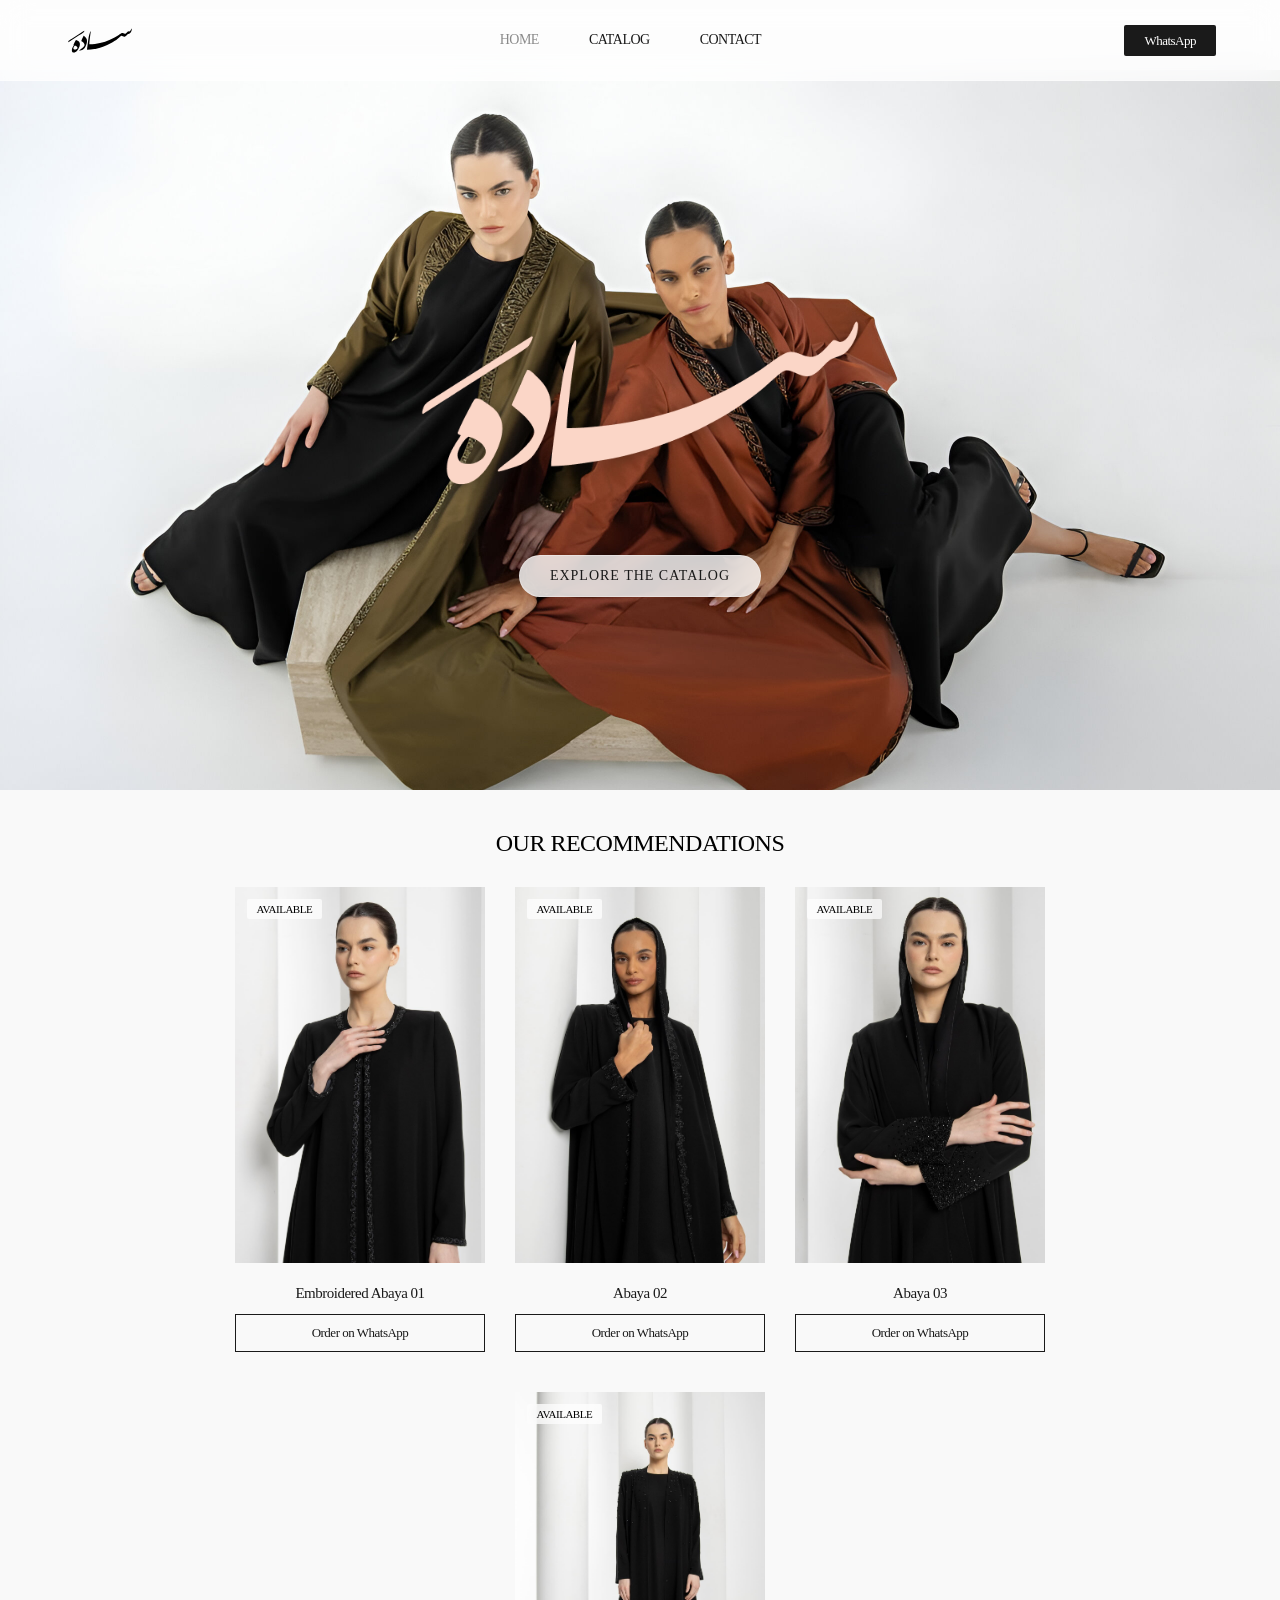
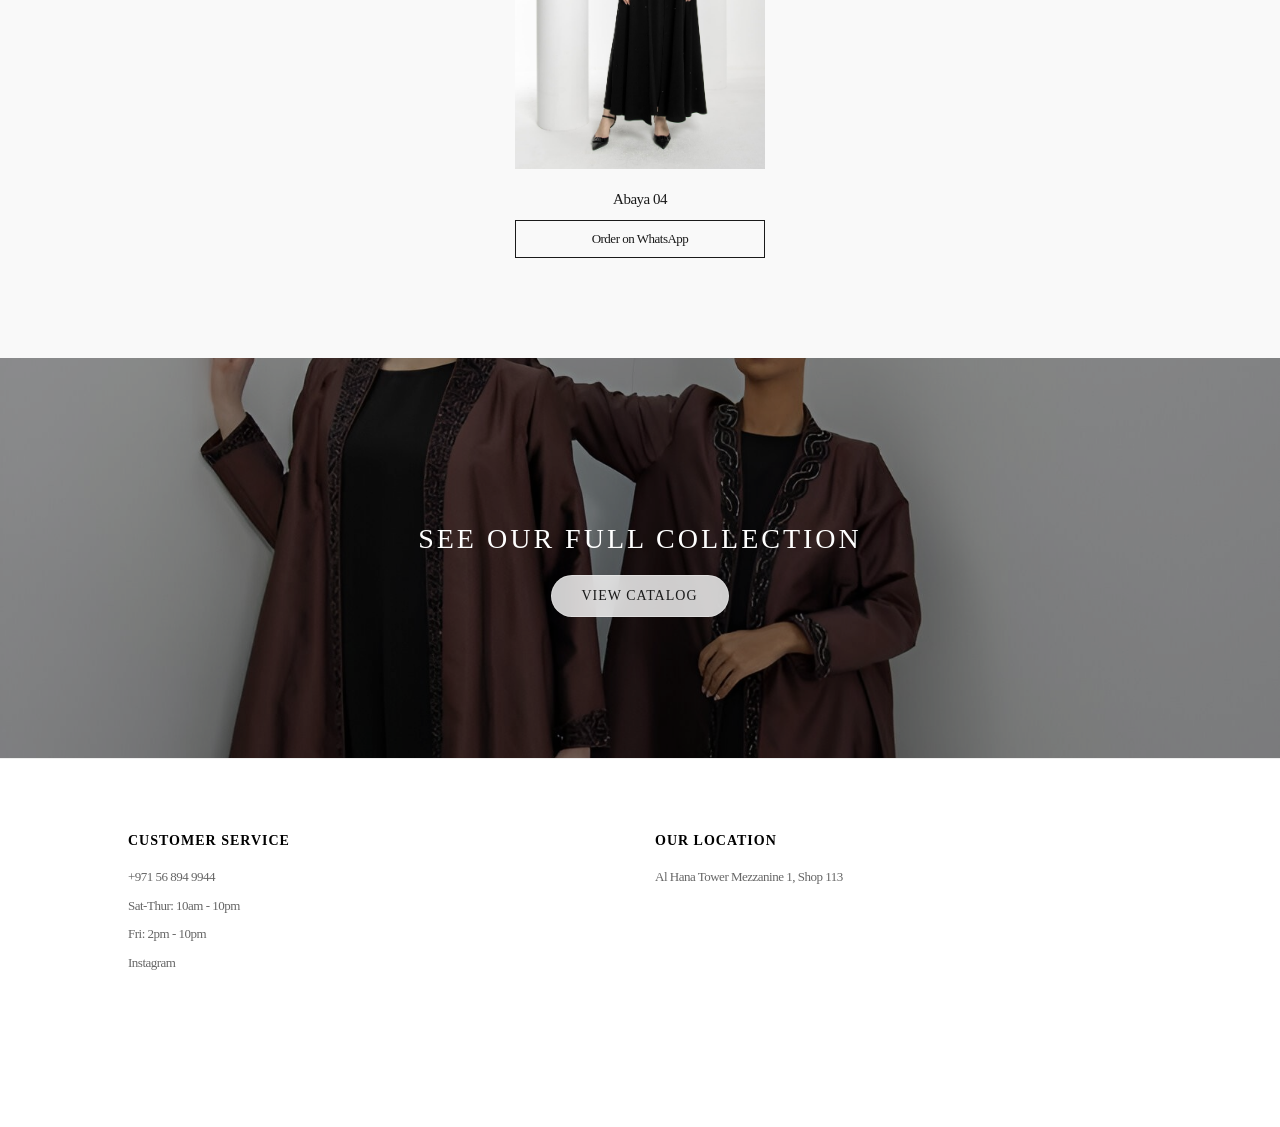
==== index.html @ eb3a950a "Add files via upload" ====
<!DOCTYPE html>
<html lang="en">

<head>
    <meta charset="UTF-8">
    <meta name="viewport" content="width=device-width, initial-scale=1.0">
    <link rel="stylesheet" href="style.css">
    <link rel="stylesheet" href="navbar.css">
    <link rel="stylesheet" href="footer.css">
    <title>The Elegance Capsule - Full Collection</title>
</head>

<body>
    <script>
        document.addEventListener("DOMContentLoaded", () => {
            const hero = document.querySelector('.hero-banner'); // Corrected class name
            if (!sessionStorage.getItem('introPlayed')) {
                hero.classList.add('entrance-anim');
                sessionStorage.setItem('introPlayed', 'true');
            } else {
                hero.style.opacity = "1";
                hero.style.transform = "none";
            }
        });
    </script>
    <nav class="navbar">
        <div class="nav-logo">
            <img src="assets/logo.svg" alt="Zanerobe Logo">
        </div>
        <div class="nav-links">
            <a href="index.html" class="active">Home</a>
            <a href="catalog.html">Catalog</a>
            <a href="contact.html">Contact</a>
        </div>
        <div class="nav-right">
            <a href="https://wa.me/971545999978?text=Hello%20Sada%20Abaya,%20I'm%20here%20to%20inquire%20about%20"
                target="_blank" class="nav-whatsapp">WhatsApp</a>
        </div>
    </nav>
    <div class="hero-banner hidden-on-load">
        <img src="assets/banner.jpg" class="banner-bg" alt="Collection Background">

        <div class="banner-overlay">
            <img src="assets/banneroverlay.png" class="overlay-img" alt="The Elegance Capsule">

            <a href="#catalog" class="explore-btn">EXPLORE THE CATALOG</a>
        </div>
    </div>
    <div class="product-section">
        <div class="section-title">OUR RECOMMENDATIONS</div>
        <div id="home-product-grid" class="product-grid"></div>
    </div>

    <script>
        const grid = document.getElementById('home-product-grid');
        const waLink = "https://wa.me/971545999978?text=Hello%20Sada%20Abaya,%20I'm%20here%20to%20inquire%20about%20";

        for (let i = 1; i <= 4; i++) {
            const name = i === 1 ? "Embroidered Abaya 01" : `Abaya ${i.toString().padStart(2, '0')}`;
            grid.innerHTML += `
            <div class="product-card">
                <div class="image-box">
                    <img src="assets/Abaya${i}.jpg" alt="${name}">
                    <div class="tag">AVAILABLE</div>
                </div>
                <div class="product-info">
                    <div class="product-name">${name}</div>
                    <a href="${waLink}" target="_blank" class="order-btn">Order on WhatsApp</a>
                </div>
            </div>`;
        }
    </script>

    <div class="collection-cta">
        <div class="cta-content">
            <h2>SEE OUR FULL COLLECTION</h2>
            <a href="catalog.html" class="explore-btn">VIEW CATALOG</a>
        </div>
    </div>

    <footer class="site-footer" id="contact">
        <div class="footer-column">
            <h3>Customer Service</h3>
            <p>+971 56 894 9944</p>
            <p>Sat-Thur: 10am - 10pm</p>
            <p>Fri: 2pm - 10pm</p>
            <a href="https://www.instagram.com/sada.abayaa?igsh=MXdrN2E4YjViaGtuNQ==" target="_blank"
                class="social-link">Instagram</a>
        </div>
        <div class="footer-column">
            <h3>Our Location</h3>
            <p>Al Hana Tower Mezzanine 1, Shop 113</p>
            <iframe class="map-container"
                src="https://www.google.com/maps/embed?pb=!1m18!1m12!1m3!1d3608.232537243916!2d55.2862!3d25.2458!2m3!1f0!2f0!3f0!3m2!1i1024!2i768!4f13.1!3m3!1m2!1s0x3e5f432579069d35%3A0x647617c06b2e352!2sAl%20Hana%20Center!5e0!3m2!1sen!2sae!4v1700000000000"
                allowfullscreen="" loading="lazy"></iframe>
        </div>
    </footer>
</body>

</html>
---- style.css ----
body {
    margin: 0;
    font-family: "Times New Roman", serif;
    background-color: #f9f9f9;
    letter-spacing: -0.5px;
}

/* Banner Section */
.hero-banner {
    position: relative;
    width: 100%;
    height: 80vh;
    overflow: hidden;
    display: flex;
    justify-content: center;
    align-items: center;
}

.banner-bg {
    position: absolute;
    width: 100%;
    height: 100%;
    object-fit: cover;
    z-index: 1;
}

.banner-overlay {
    position: relative;
    z-index: 2;
    display: flex;
    flex-direction: column;
    align-items: center;
    gap: 20px;
}

.overlay-img {
    max-width: 80%;
    height: auto;
    filter: drop-shadow(0 2px 10px rgba(0,0,0,0.3));
    animation: fadeIn 1.5s ease-out forwards, float 4s ease-in-out infinite alternate;
}

/* Product Section */
.product-section {
    padding: 40px 10%;
    display: flex;
    flex-direction: column;
    align-items: center;
}

.section-title {
    font-size: 24px;
    font-weight: 500;
    margin-bottom: 30px;
    text-transform: uppercase;
}

.product-grid {
    display: flex;
    flex-wrap: wrap;
    gap: 30px;
    justify-content: center;
    width: 100%;
}

.product-card {
    width: calc(25% - 30px);
    min-width: 250px;
    transition: transform 0.4s ease-in-out;
    cursor: pointer;
}

.product-card:hover {
    transform: scale(1.03);
}

.image-box {
    position: relative;
    background-color: #e8e8e8;
    margin-bottom: 12px;
    overflow: hidden;
}

.image-box img {
    width: 100%;
    aspect-ratio: 850 / 1280;
    object-fit: cover;
    display: block;
}

.tag {
    position: absolute;
    top: 12px;
    left: 12px;
    background: rgba(255, 255, 255, 0.7);
    backdrop-filter: blur(8px);
    padding: 4px 10px;
    font-size: 11px;
    border-radius: 2px;
}

.product-info {
    text-align: center;
    display: flex;
    flex-direction: column;
    gap: 12px;
    padding: 10px 0;
}

.product-name {
    font-size: 15px;
    color: #1a1a1a;
}

.order-btn {
    text-decoration: none;
    color: #1a1a1a;
    font-size: 13px;
    padding: 10px;
    border: 1px solid #1a1a1a;
    transition: all 0.4s ease-in-out;
}

.order-btn:hover {
    background: rgba(0, 0, 0, 0.05);
    backdrop-filter: blur(5px);
    letter-spacing: 0.5px;
}

/* Add this below your .overlay-img styles */
.explore-btn {
    padding: 12px 30px;
    background: rgba(255, 255, 255, 0.8);
    backdrop-filter: blur(10px);
    color: #1a1a1a;
    text-decoration: none;
    font-size: 14px;
    letter-spacing: 1px;
    border-radius: 50px;
    transition: all 0.4s ease;
    border: 1px solid rgba(255, 255, 255, 0.3);
    display: inline-block; /* Ensures padding and transform work correctly */
}

.explore-btn:hover {
    background: #fff;
    transform: scale(1.05);
    box-shadow: 0 5px 15px rgba(0,0,0,0.2);
}

/* Animations */
@keyframes fadeIn {
    0% { opacity: 0; transform: translateY(20px); }
    100% { opacity: 1; transform: translateY(0); }
}

@keyframes float {
    0% { transform: translateY(0px); }
    100% { transform: translateY(-15px); }
}

.collection-cta {
    position: relative;
    width: 100%;
    height: 400px;
    background: url('assets/banner2.jpg') center/cover no-repeat;
    display: flex;
    justify-content: center;
    align-items: center;
    margin-top: 50px;
}

.collection-cta::before {
    content: '';
    position: absolute;
    top: 0; left: 0; width: 100%; height: 100%;
    background: rgba(0, 0, 0, 0.4);
}

.cta-content {
    position: relative;
    z-index: 2;
    text-align: center;
    color: #fff;
}

.cta-content h2 {
    font-size: 28px;
    letter-spacing: 3px;
    margin-bottom: 20px;
    font-weight: 400;
}

/* Initial state: hidden */
.hidden-on-load { opacity: 0; transform: translateY(20px); }

/* Animation state */
.entrance-anim {
    animation: fadeInUp 1.2s ease forwards;
}

@keyframes fadeInUp {
    to { opacity: 1; transform: translateY(0); }
}

/* Responsive */
@media screen and (max-width: 1024px) {
    .product-card { width: calc(33.33% - 30px); }
}

@media screen and (max-width: 720px) {
    .product-card { width: calc(50% - 30px); }
}
---- navbar.css ----
.navbar {
    position: fixed;
    top: 0;
    width: 100%;
    display: flex;
    justify-content: space-between;
    align-items: center;
    padding: 20px 5%;
    background: rgba(255, 255, 255, 0.7);
    backdrop-filter: blur(15px);
    z-index: 1000;
    box-sizing: border-box;
    border-bottom: 1px solid rgba(255, 255, 255, 0.3);
}

.nav-logo img {
    height: 40px;
    width: auto;
    display: block;
    transition: transform 0.4s ease;
}

.nav-logo img:hover {
    transform: scale(1.05);
}

.nav-links {
    display: flex;
    gap: 50px;
}

.nav-links a {
    text-decoration: none;
    color: #1a1a1a;
    font-size: 14px;
    text-transform: uppercase;
    transition: 0.4s;
}

.nav-links a:hover, .nav-links a.active {
    opacity: 0.5;
}

.nav-whatsapp {
    text-decoration: none;
    color: #fff;
    background: #1a1a1a;
    padding: 8px 20px;
    font-size: 13px;
    border-radius: 2px;
    transition: 0.4s;
}

.nav-whatsapp:hover {
    background: #444;
}

/* Add padding to body so content doesn't hide behind nav */
body { padding-top: 70px; }
---- footer.css ----
.site-footer {
    padding: 60px 10%;
    background: #fff;
    border-top: 1px solid #eee;
    display: flex;
    justify-content: space-between;
    flex-wrap: wrap;
    gap: 30px;
}

.footer-column {
    flex: 1;
    min-width: 200px;
}

.footer-column h3 {
    font-size: 14px;
    text-transform: uppercase;
    margin-bottom: 20px;
    letter-spacing: 1px;
}

.footer-column p, .social-link {
    font-size: 13px;
    color: #666;
    line-height: 1.2;
    text-decoration: none;
    display: block;
}

.map-container {
    width: 100%;
    height: 150px;
    margin-top: 15px;
    border: 0;
}
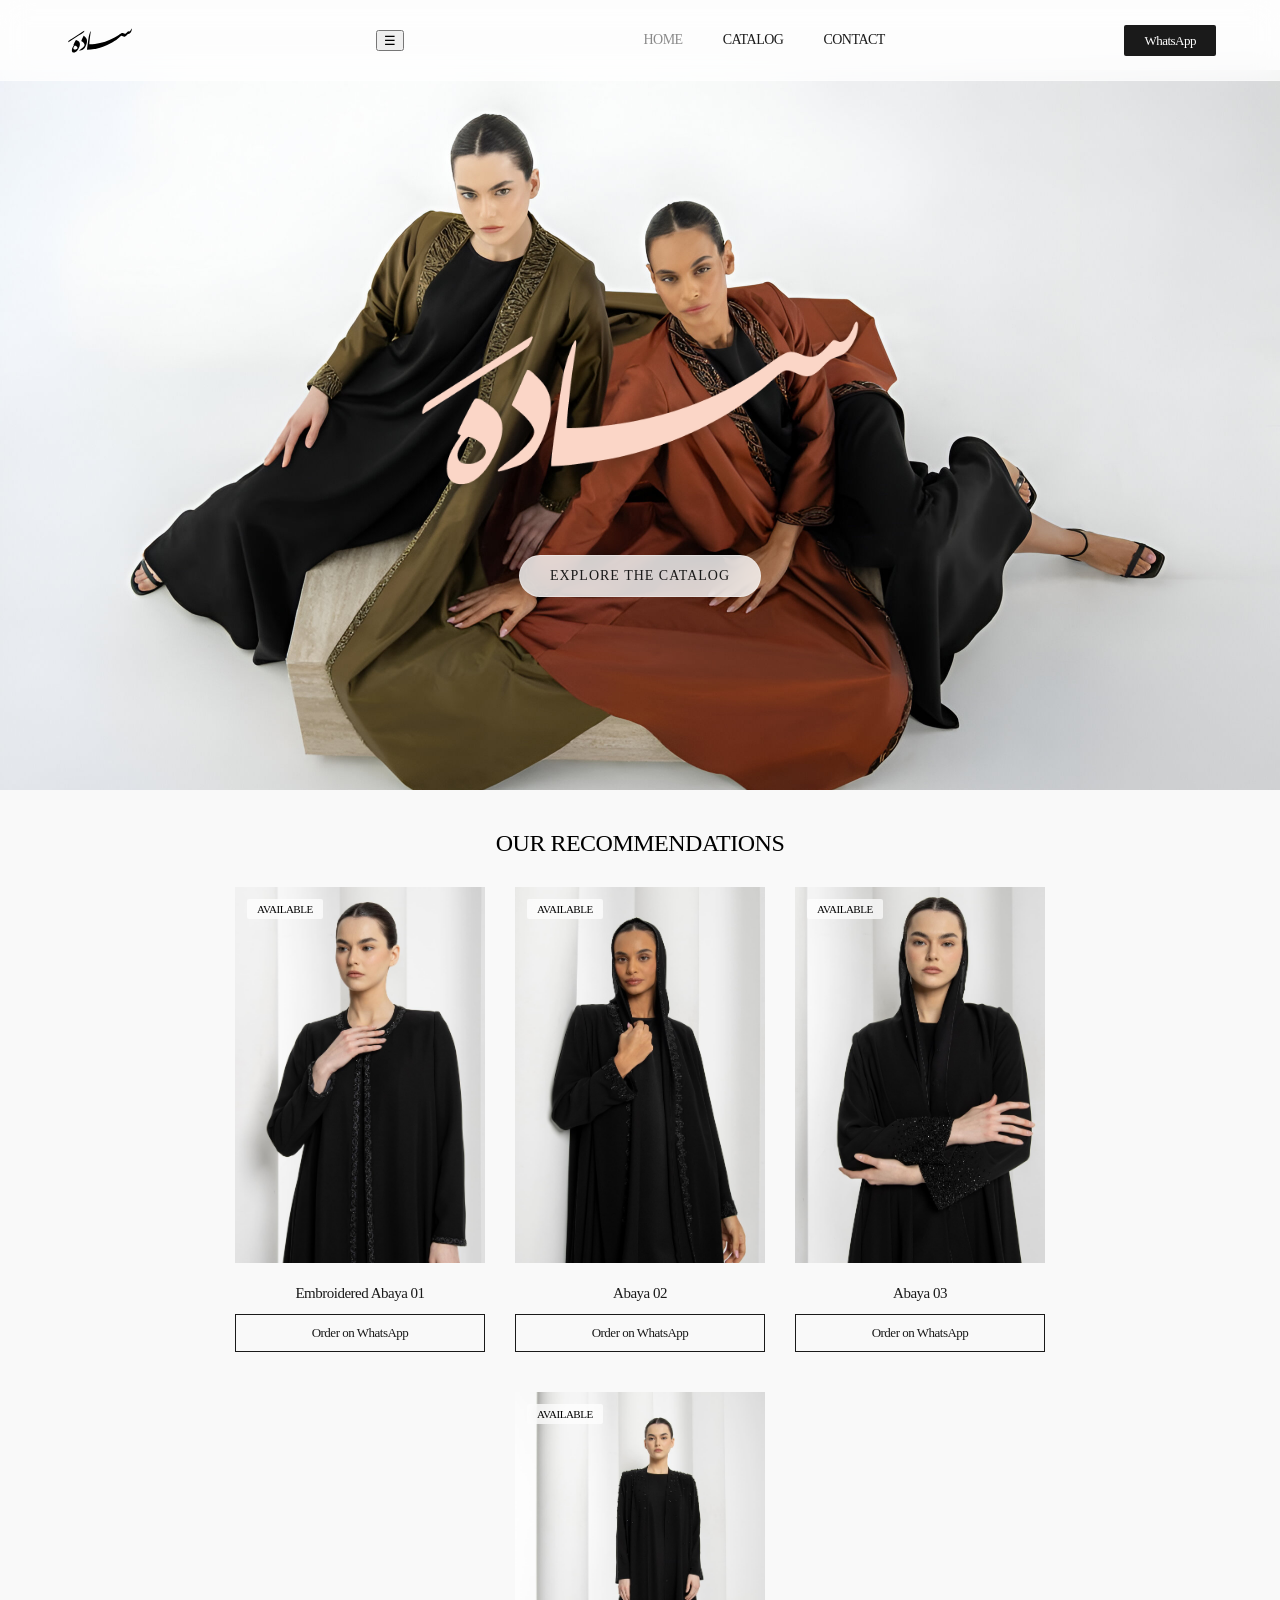
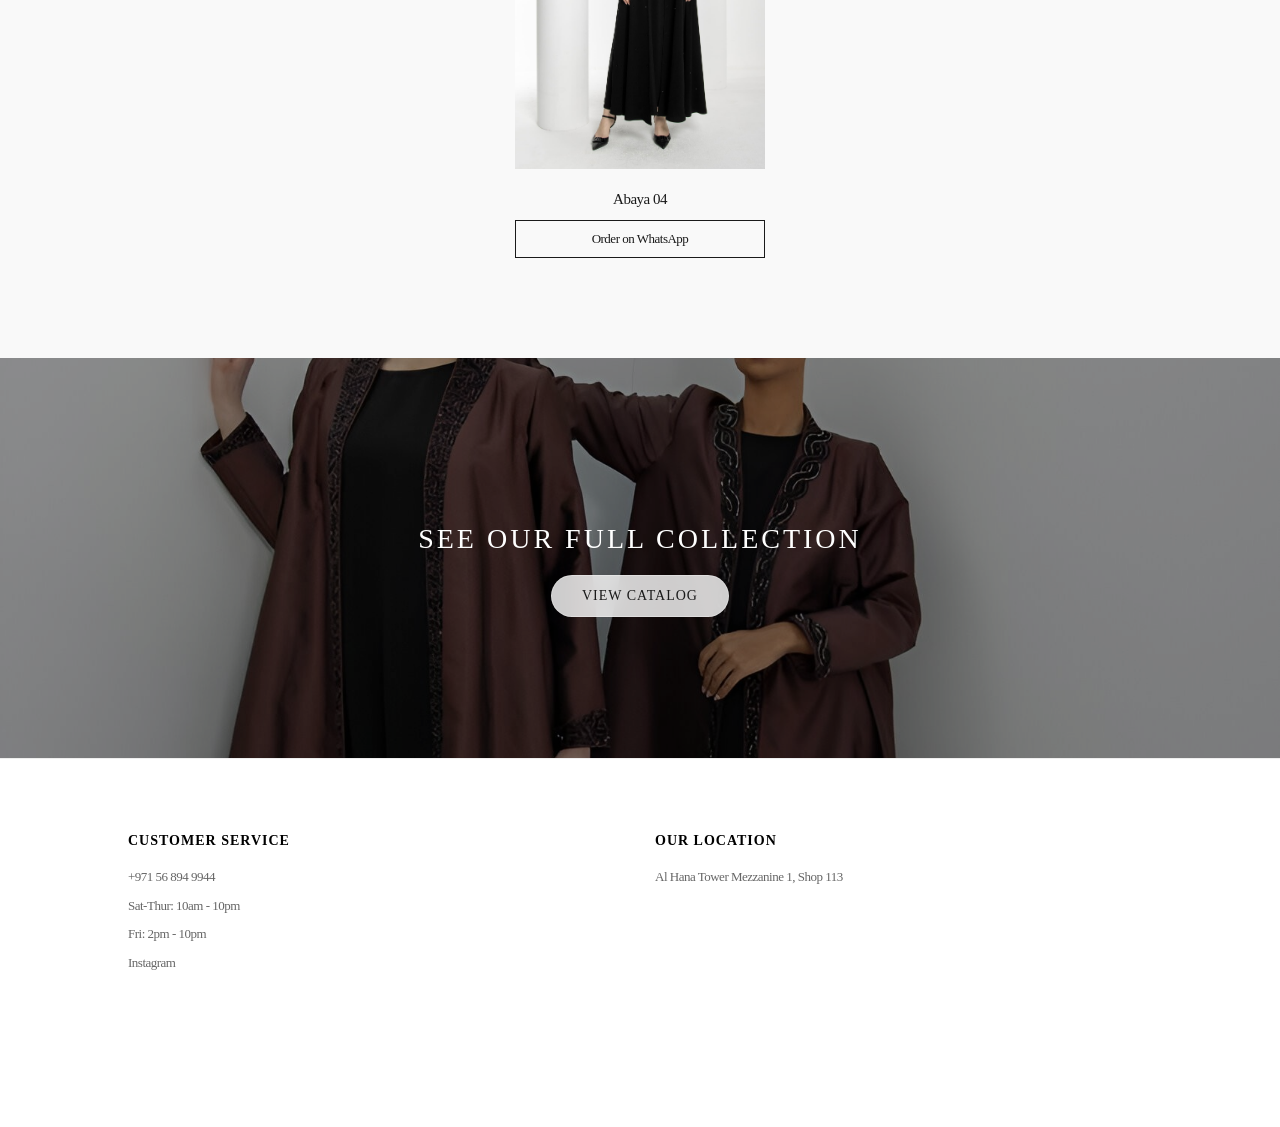
==== commit f36ad1b2: "Update index.html" ====
--- a/index.html
+++ b/index.html
@@ -27,6 +27,9 @@
         <div class="nav-logo">
             <img src="assets/logo.svg" alt="Zanerobe Logo">
         </div>
+            <button class="menu-toggle" onclick="document.querySelector('.nav-links').classList.toggle('active')">
+                ☰
+            </button>
         <div class="nav-links">
             <a href="index.html" class="active">Home</a>
             <a href="catalog.html">Catalog</a>
@@ -97,4 +100,5 @@
     </footer>
 </body>
 
-</html>+
+</html>
--- a/navbar.css
+++ b/navbar.css
@@ -26,7 +26,7 @@
 
 .nav-links {
     display: flex;
-    gap: 50px;
+    gap: 40px;
 }
 
 .nav-links a {
@@ -55,5 +55,29 @@
     background: #444;
 }
 
-/* Add padding to body so content doesn't hide behind nav */
-body { padding-top: 70px; }+body { padding-top: 70px; }
+
+@media (max-width: 768px) {
+    .nav-links {
+        display: none; /* Hide links by default on mobile */
+        flex-direction: column;
+        position: absolute;
+        top: 70px;
+        left: 0;
+        width: 100%;
+        background: rgba(255, 255, 255, 0.95);
+        padding: 20px 0;
+        text-align: center;
+        gap: 20px;
+        box-shadow: 0 10px 10px rgba(0,0,0,0.05);
+    }
+
+    .nav-links.active {
+        display: flex; /* Show menu when toggled */
+    }
+
+    .nav-whatsapp {
+        padding: 6px 12px;
+        font-size: 11px;
+    }
+}
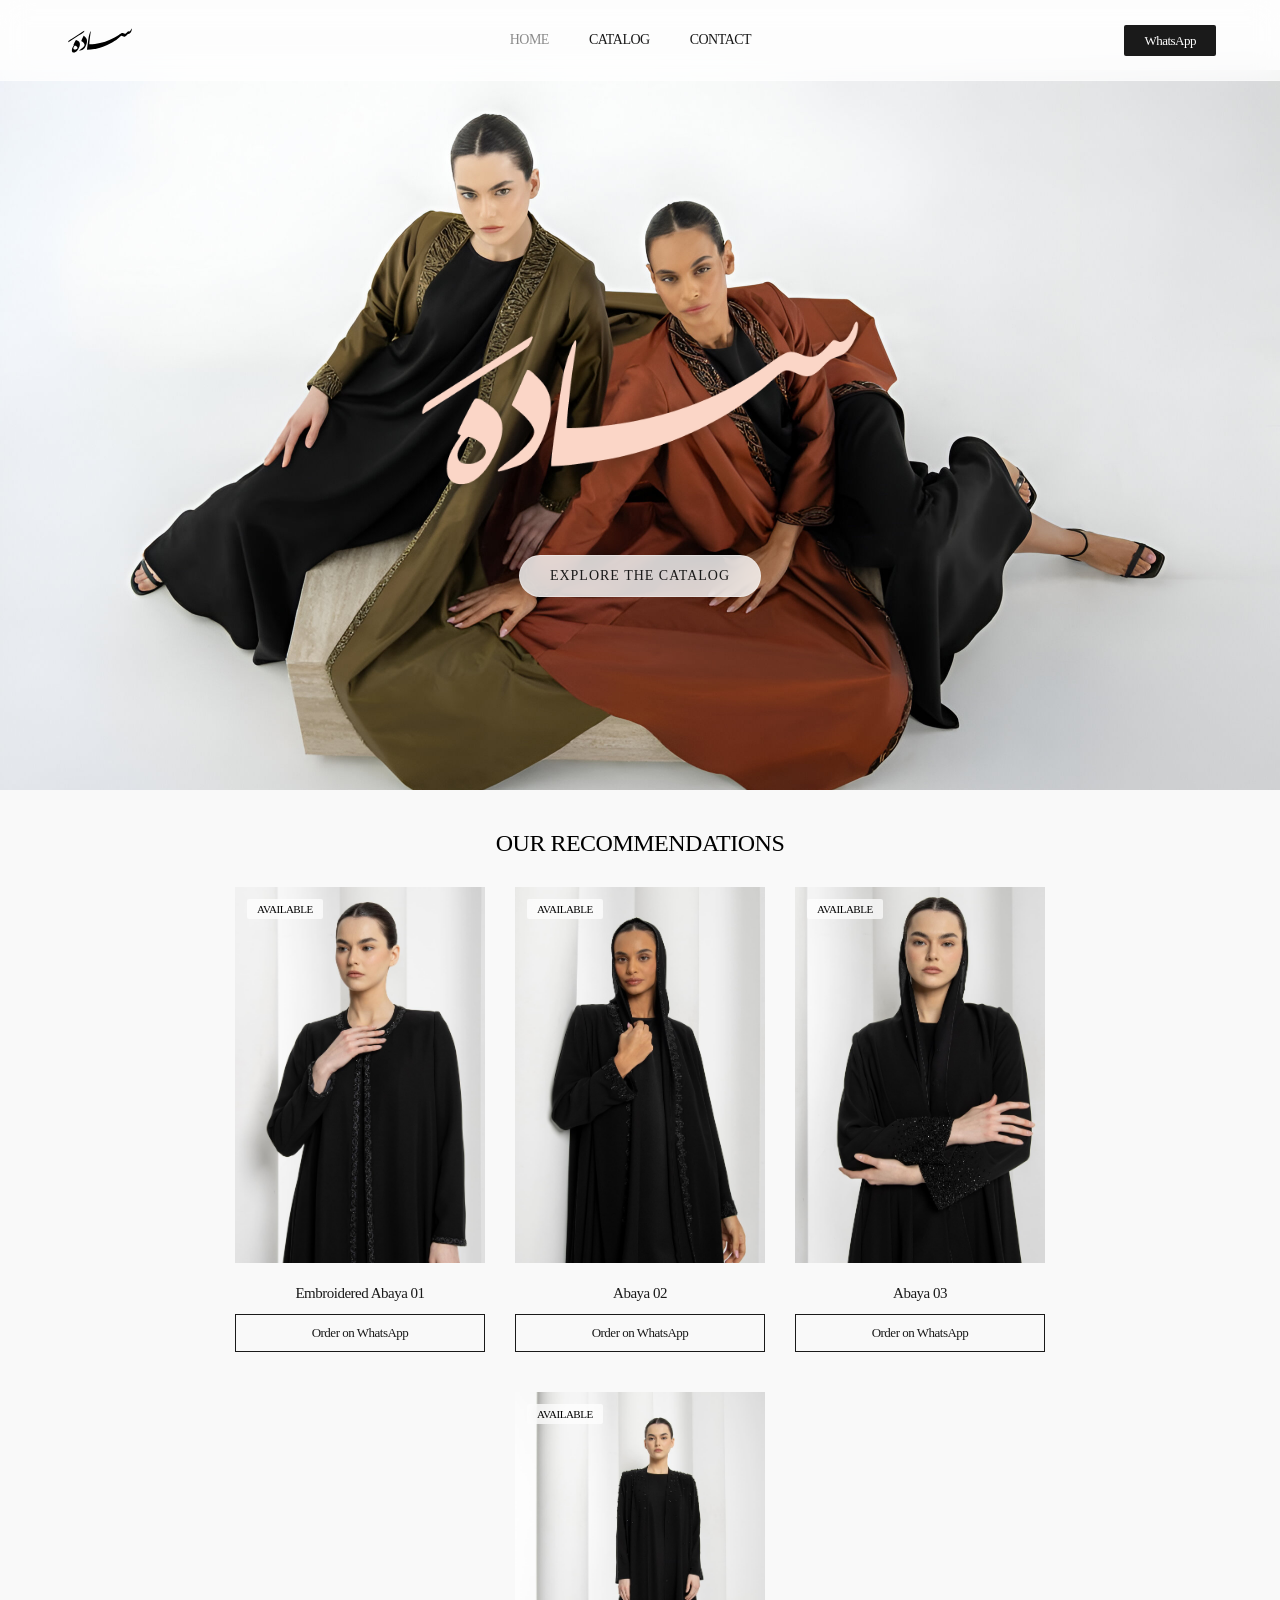
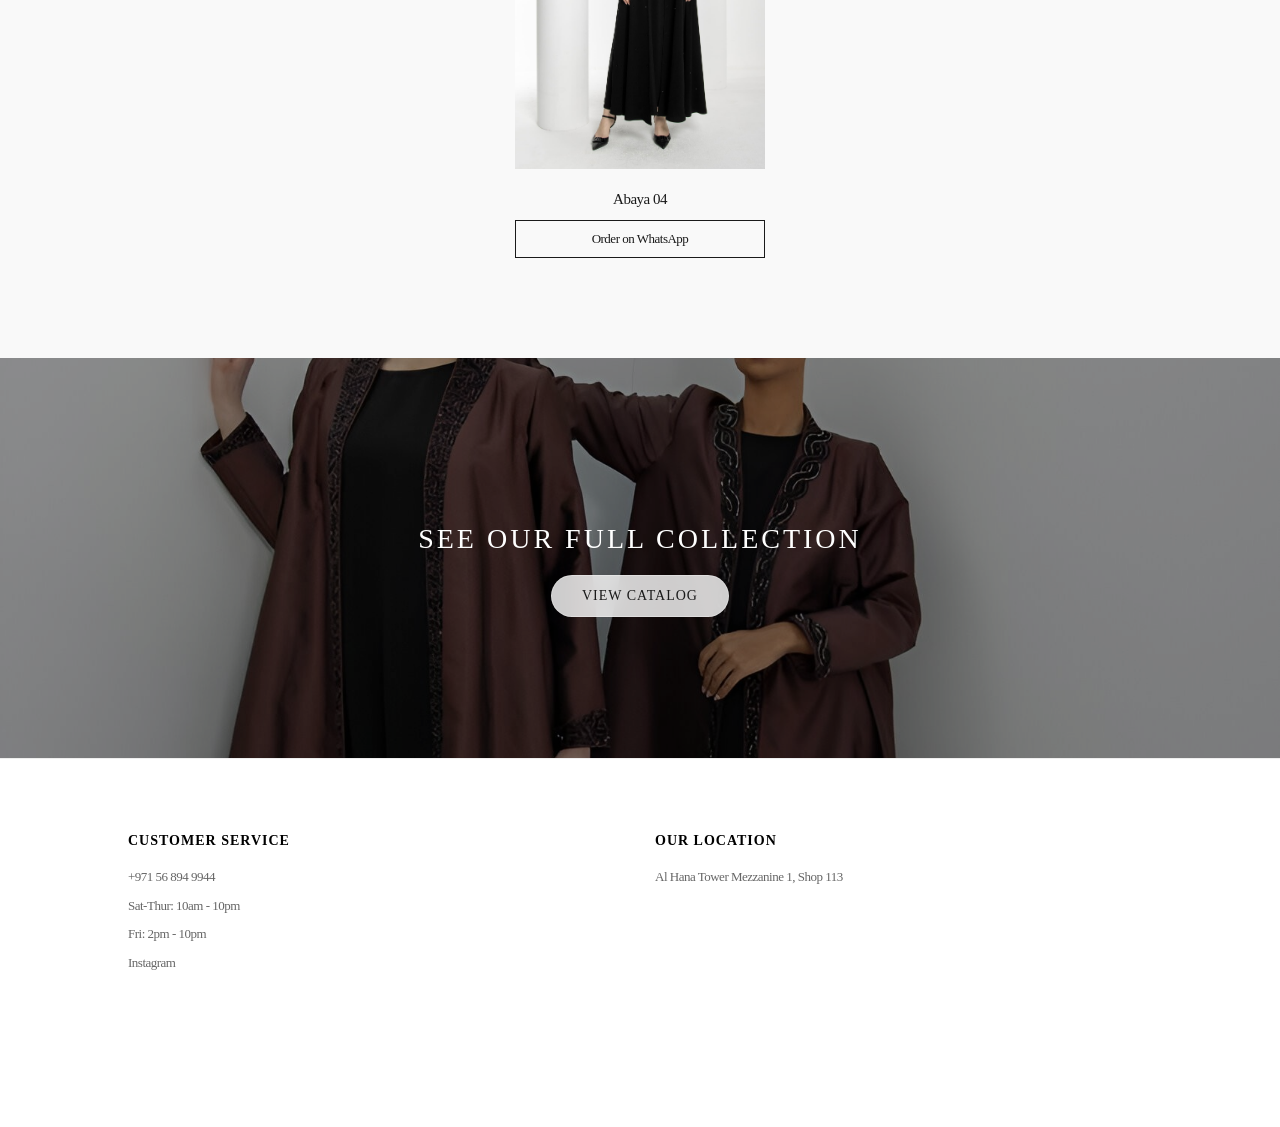
==== commit f3ba967d: "Update index.html" ====
--- a/index.html
+++ b/index.html
@@ -7,7 +7,7 @@
     <link rel="stylesheet" href="style.css">
     <link rel="stylesheet" href="navbar.css">
     <link rel="stylesheet" href="footer.css">
-    <title>The Elegance Capsule - Full Collection</title>
+    <title>Sada Abaya | Home</title>
 </head>
 
 <body>
@@ -102,3 +102,4 @@
 
 
 </html>
+
--- a/navbar.css
+++ b/navbar.css
@@ -57,27 +57,36 @@
 
 body { padding-top: 70px; }
 
+/* Mobile Toggle Button - Hidden by default */
+.menu-toggle {
+    display: none;
+    background: none;
+    border: none;
+    font-size: 24px;
+    cursor: pointer;
+    color: #1a1a1a;
+    order: 2; /* Positions it nicely on mobile */
+}
+
 @media (max-width: 768px) {
-    .nav-links {
-        display: none; /* Hide links by default on mobile */
-        flex-direction: column;
-        position: absolute;
-        top: 70px;
-        left: 0;
-        width: 100%;
-        background: rgba(255, 255, 255, 0.95);
-        padding: 20px 0;
-        text-align: center;
-        gap: 20px;
-        box-shadow: 0 10px 10px rgba(0,0,0,0.05);
+    .navbar {
+        display: flex;
+        justify-content: space-between;
+        gap: 15px;
     }
 
-    .nav-links.active {
-        display: flex; /* Show menu when toggled */
+    .nav-logo {
+        flex: 1; /* Pushes other items to the right */
     }
 
-    .nav-whatsapp {
-        padding: 6px 12px;
-        font-size: 11px;
+    .nav-right {
+        order: 1; /* Moves WhatsApp button before the hamburger */
+    }
+
+    .menu-toggle {
+        display: block;
+        order: 2; /* Moves hamburger to the far right */
+        padding: 5px;
     }
 }
+
